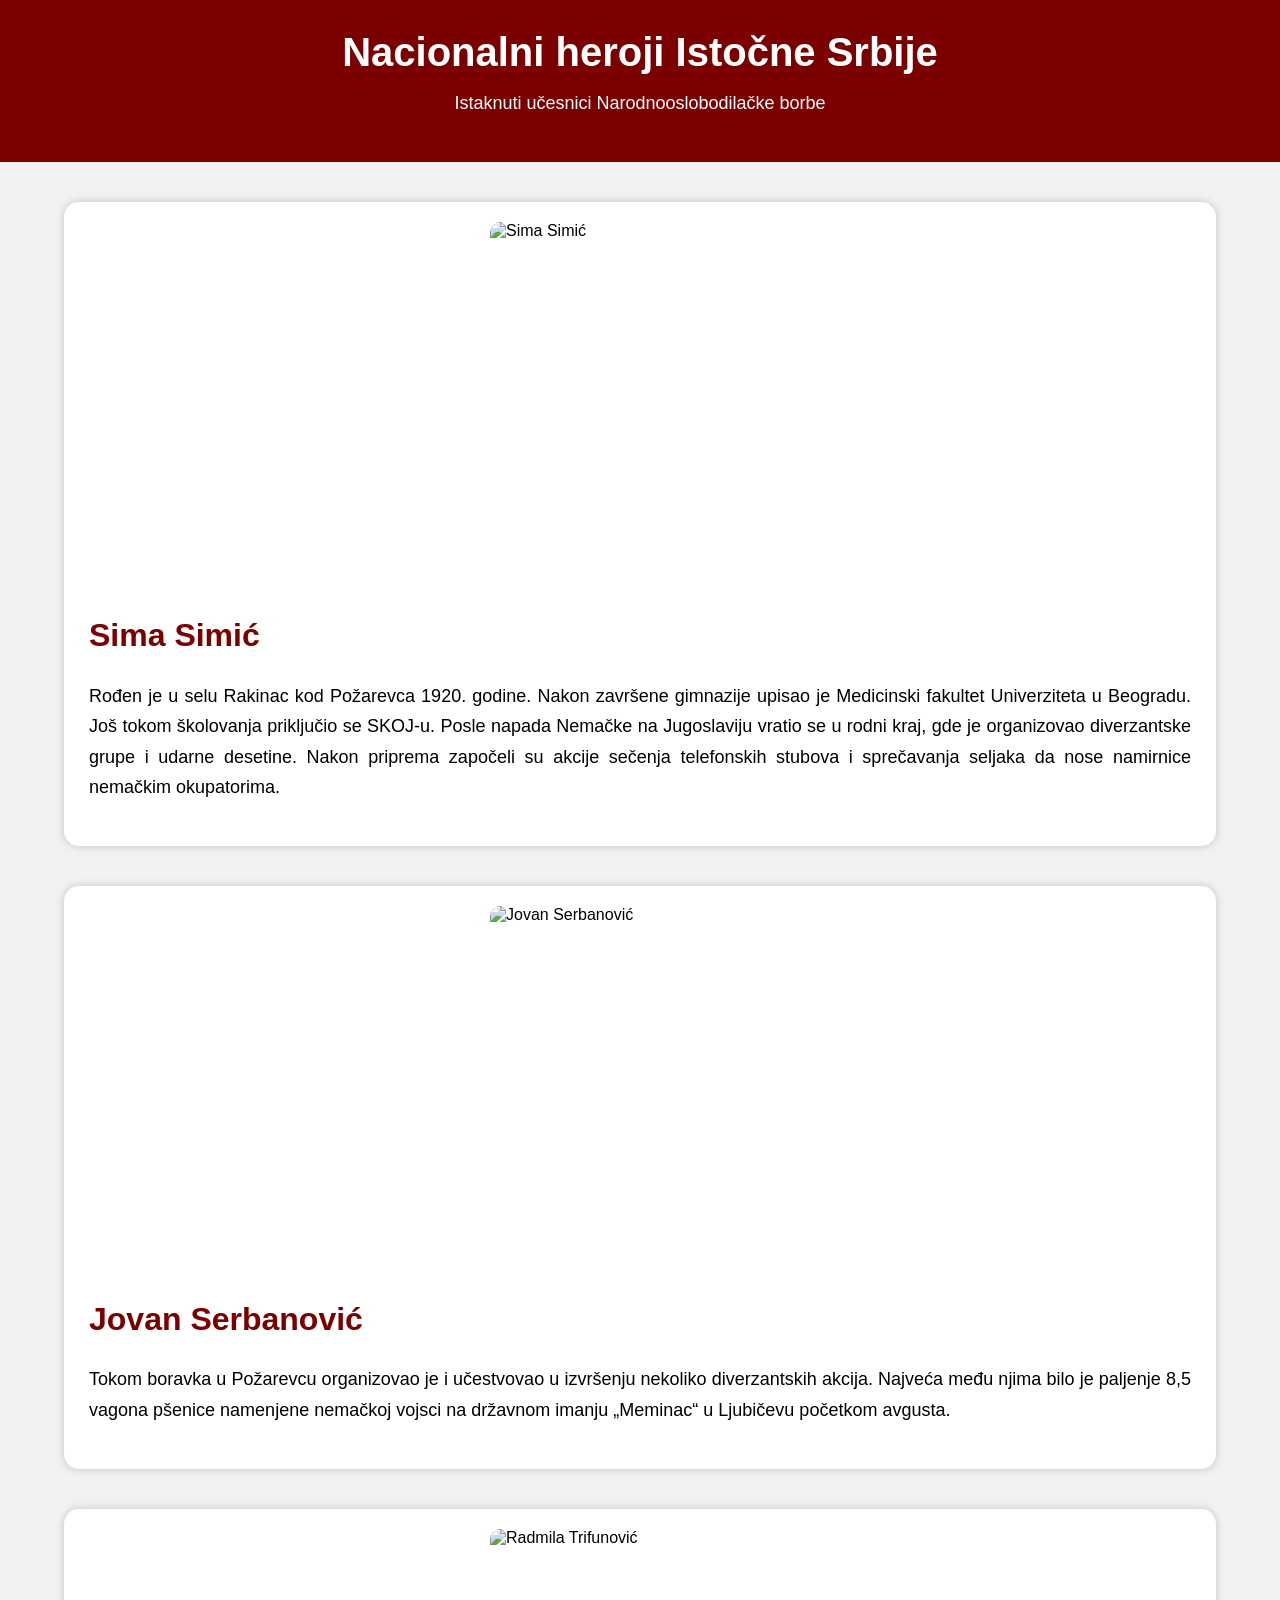
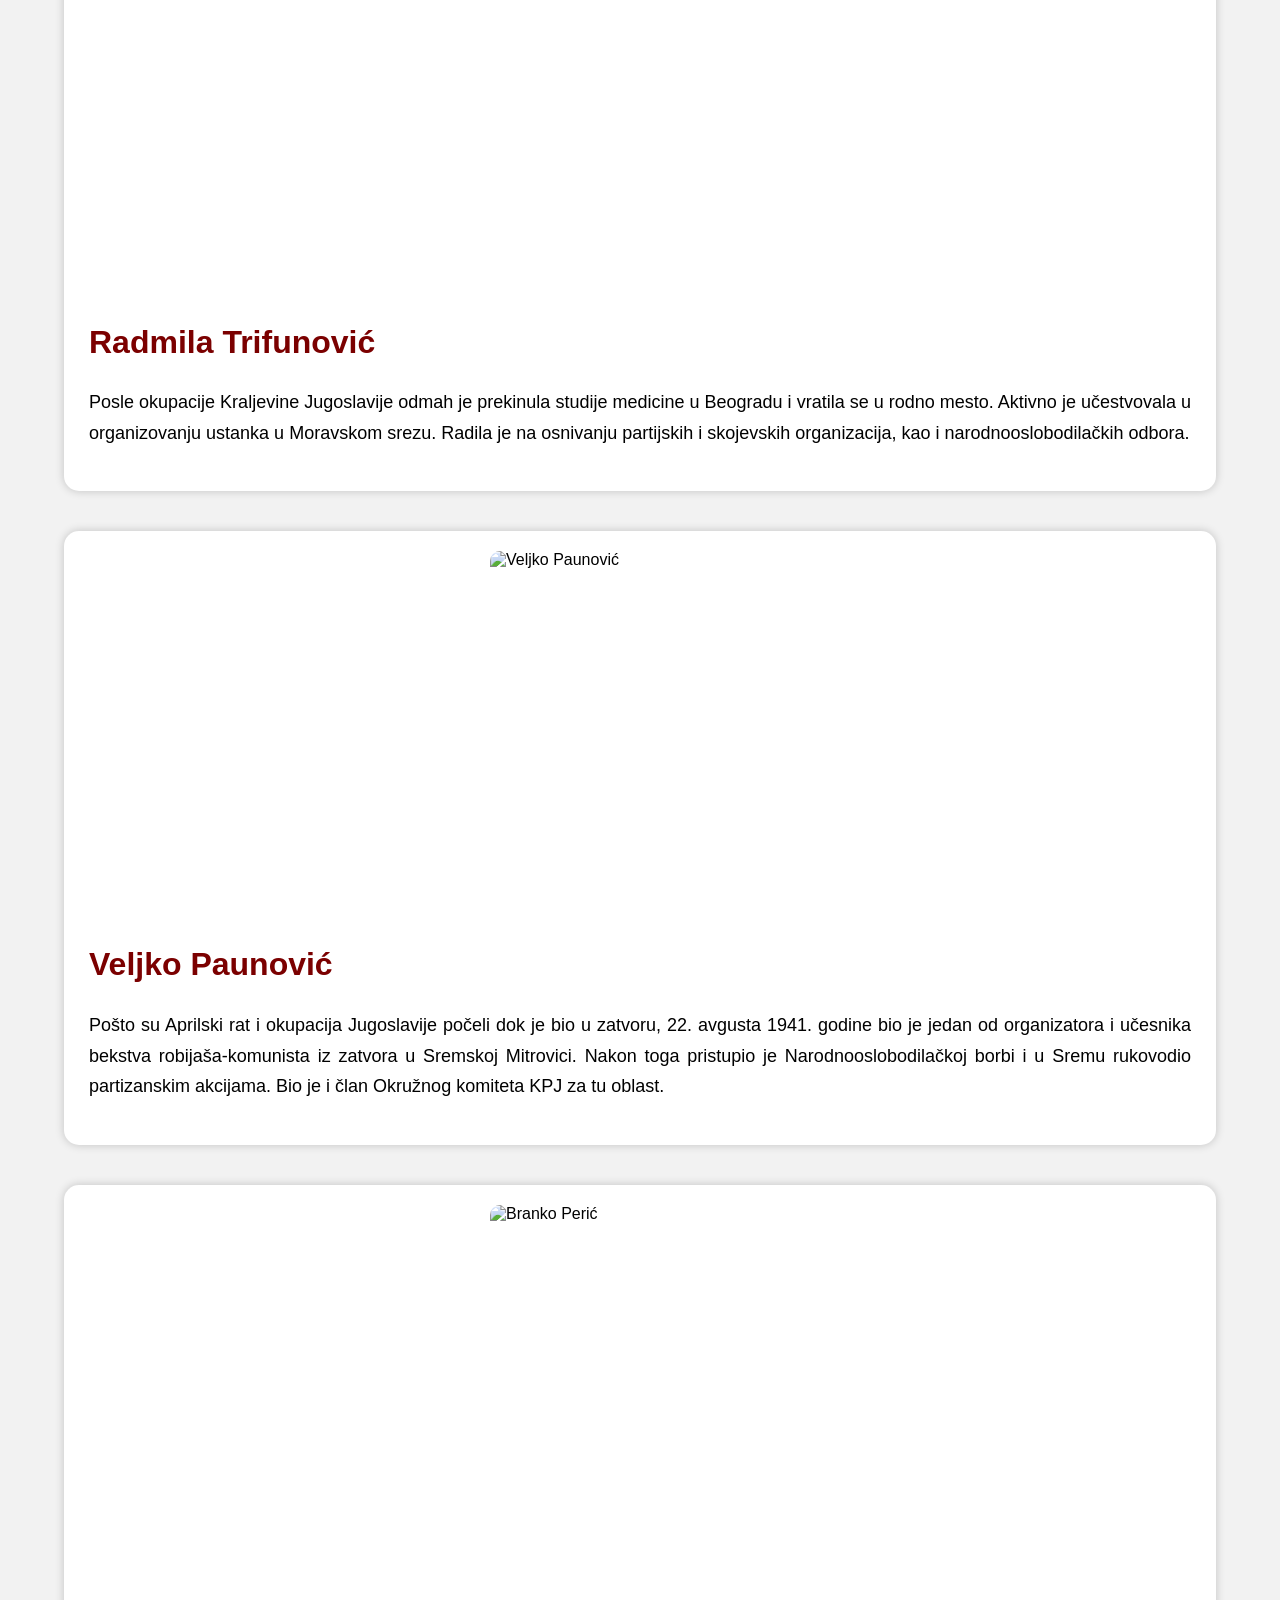
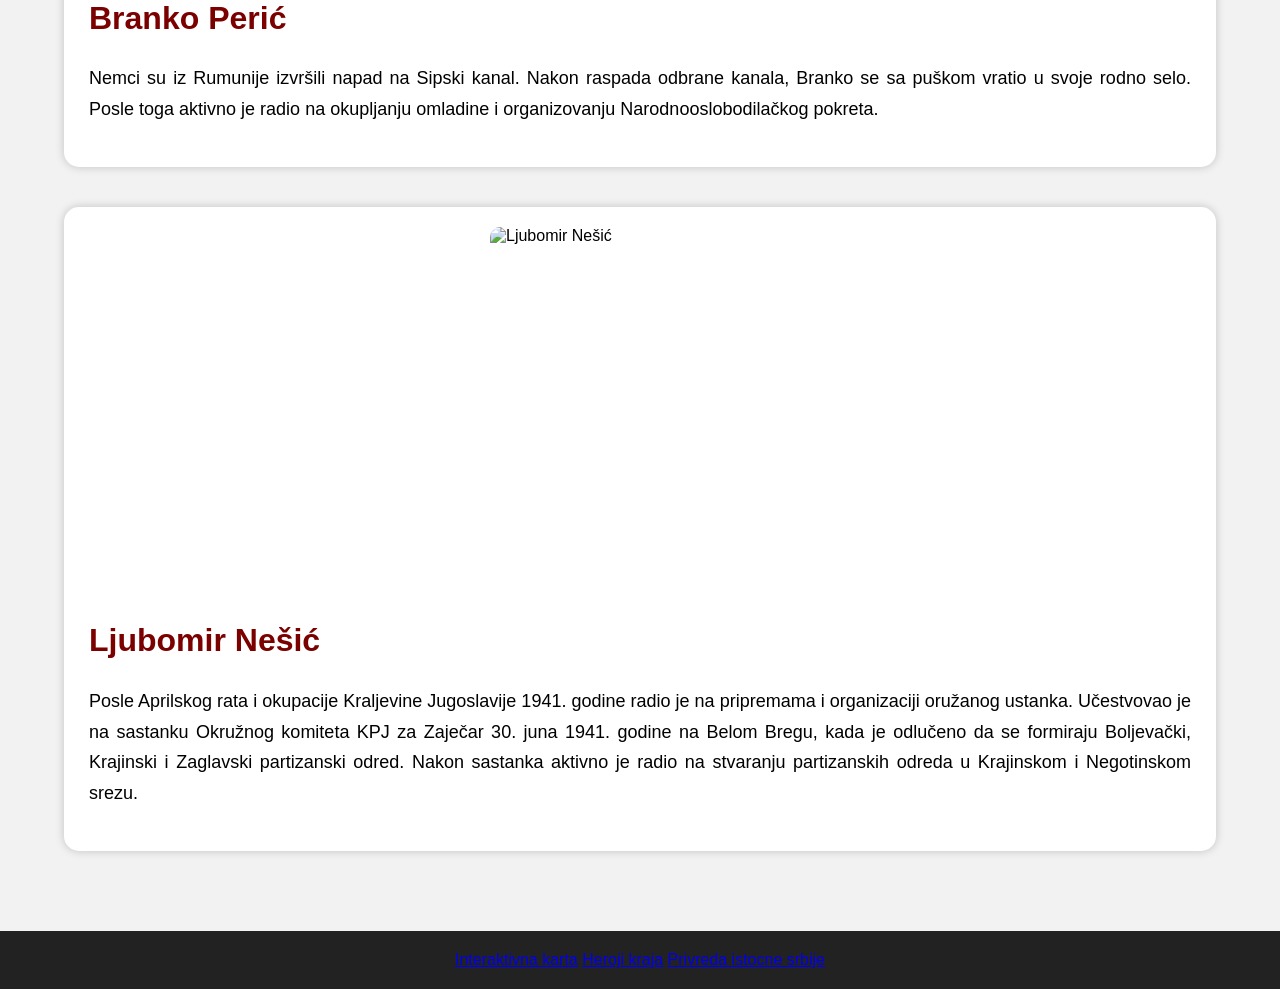
==== heroji.html @ 98e3cd66 "initial commit" ====
<!DOCTYPE html>
<html lang="sr">
<head>
    <meta charset="UTF-8">
    <meta name="viewport" content="width=device-width, initial-scale=1.0">
    <title>Nacionalni heroji Istočne Srbije</title>

    <style>

        body{
            margin:0;
            font-family: Arial, sans-serif;
            background-color:#f2f2f2;
        }

        header{
            background-color:#7b0000;
            color:white;
            text-align:center;
            padding:30px;
        }

        header h1{
            margin:0;
            font-size:40px;
        }

        header p{
            font-size:18px;
        }

        .container{
            width:90%;
            margin:auto;
            padding:40px 0;
        }

        .hero {
            background-color: white;
            margin-bottom: 40px;
            border-radius: 15px;
            overflow: hidden;
            box-shadow: 0 0 10px rgba(0,0,0,0.2);
        }

        .hero img{
    width:300px;
    height:350px;
    object-fit:cover;

    display:block;
    margin:20px auto;

    border-radius:10px;
}

        .hero-content{
            padding:25px;
        }

        .hero h2{
            color:#7b0000;
            margin-top:0;
            font-size:32px;
        }

        .hero p{
            font-size:18px;
            line-height:1.7;
            text-align:justify;
        }

        footer{
            background-color:#222;
            color:white;
            text-align:center;
            padding:20px;
        }

    </style>
</head>

<body>

<header>
    <h1>Nacionalni heroji Istočne Srbije</h1>
    <p>Istaknuti učesnici Narodnooslobodilačke borbe</p>
</header>

<div class="container">

    <!-- SIMA SIMIĆ -->
    <div class="hero">

        <!-- OVDE UBACI SLIKU -->
        <img src="https://upload.wikimedia.org/wikipedia/commons/b/b1/Sima_Simi%C4%87.jpg" alt="Sima Simić">

        <div class="hero-content">
            <h2>Sima Simić</h2>

            <p>
                Rođen je u selu Rakinac kod Požarevca 1920. godine.
                Nakon završene gimnazije upisao je Medicinski fakultet
                Univerziteta u Beogradu. Još tokom školovanja priključio se SKOJ-u.

                Posle napada Nemačke na Jugoslaviju vratio se u rodni kraj,
                gde je organizovao diverzantske grupe i udarne desetine.
                Nakon priprema započeli su akcije sečenja telefonskih stubova
                i sprečavanja seljaka da nose namirnice nemačkim okupatorima.
            </p>
        </div>
    </div>

    <!-- JOVAN ŠERBANOVIĆ -->
    <div class="hero">

        <!-- OVDE UBACI SLIKU -->
        <img src="https://upload.wikimedia.org/wikipedia/sr/1/1f/Jovan_Serbanovic.jpg" alt="Jovan Serbanović">

        <div class="hero-content">
            <h2>Jovan Serbanović</h2>

            <p>
                Tokom boravka u Požarevcu organizovao je i učestvovao
                u izvršenju nekoliko diverzantskih akcija.
                Najveća među njima bilo je paljenje 8,5 vagona pšenice
                namenjene nemačkoj vojsci na državnom imanju
                „Meminac“ u Ljubičevu početkom avgusta.
            </p>
        </div>
    </div>

    <!-- RADMILA TRIFUNOVIĆ -->
    <div class="hero">

        <!-- OVDE UBACI SLIKU -->
        <img src="https://upload.wikimedia.org/wikipedia/commons/4/4a/Trifunovic_Radmila.jpg" alt="Radmila Trifunović">

        <div class="hero-content">
            <h2>Radmila Trifunović</h2>

            <p>
                Posle okupacije Kraljevine Jugoslavije odmah je prekinula
                studije medicine u Beogradu i vratila se u rodno mesto.

                Aktivno je učestvovala u organizovanju ustanka
                u Moravskom srezu. Radila je na osnivanju partijskih
                i skojevskih organizacija, kao i narodnooslobodilačkih odbora.
            </p>
        </div>
    </div>

    <!-- VELJKO PAUNOVIĆ -->
    <div class="hero">

        <!-- OVDE UBACI SLIKU -->
        <img src="https://upload.wikimedia.org/wikipedia/commons/thumb/c/c6/Stanko_Paunovi%C4%87_Veljko_04.jpg/960px-Stanko_Paunovi%C4%87_Veljko_04.jpg" alt="Veljko Paunović">

        <div class="hero-content">
            <h2>Veljko Paunović</h2>

            <p>
                Pošto su Aprilski rat i okupacija Jugoslavije počeli
                dok je bio u zatvoru, 22. avgusta 1941. godine
                bio je jedan od organizatora i učesnika bekstva
                robijaša-komunista iz zatvora u Sremskoj Mitrovici.

                Nakon toga pristupio je Narodnooslobodilačkoj borbi
                i u Sremu rukovodio partizanskim akcijama.
                Bio je i član Okružnog komiteta KPJ za tu oblast.
            </p>
        </div>
    </div>

    <!-- BRANKO PERIĆ -->
    <div class="hero">

        <!-- OVDE UBACI SLIKU -->
        <img src="https://upload.wikimedia.org/wikipedia/commons/7/79/Branko_Peri%C4%87%2C_narodni_heroj.jpg" alt="Branko Perić">

        <div class="hero-content">
            <h2>Branko Perić</h2>

            <p>
                Nemci su iz Rumunije izvršili napad na Sipski kanal.
                Nakon raspada odbrane kanala, Branko se sa puškom
                vratio u svoje rodno selo.

                Posle toga aktivno je radio na okupljanju omladine
                i organizovanju Narodnooslobodilačkog pokreta.
            </p>
        </div>
    </div>

    <!-- LJUBOMIR NEŠIĆ -->
    <div class="hero">

        <!-- OVDE UBACI SLIKU -->
        <img src="https://upload.wikimedia.org/wikipedia/commons/thumb/b/b1/Ljubomir_Ljuba_Ne%C5%A1i%C4%87.jpg/960px-Ljubomir_Ljuba_Ne%C5%A1i%C4%87.jpg" alt="Ljubomir Nešić">

        <div class="hero-content">
            <h2>Ljubomir Nešić</h2>

            <p>
                Posle Aprilskog rata i okupacije Kraljevine Jugoslavije
                1941. godine radio je na pripremama i organizaciji
                oružanog ustanka.

                Učestvovao je na sastanku Okružnog komiteta KPJ za Zaječar
                30. juna 1941. godine na Belom Bregu,
                kada je odlučeno da se formiraju Boljevački,
                Krajinski i Zaglavski partizanski odred.

                Nakon sastanka aktivno je radio na stvaranju
                partizanskih odreda u Krajinskom i Negotinskom srezu.
            </p>
        </div>
    </div>

</div>

<footer>
   <a href="index.html">Interaktivna karta</a>     <a href="heroji.html">Heroji kraja</a>     <a href="privreda.html">Privreda istocne srbije</a> 
</footer>

</body>
</html>
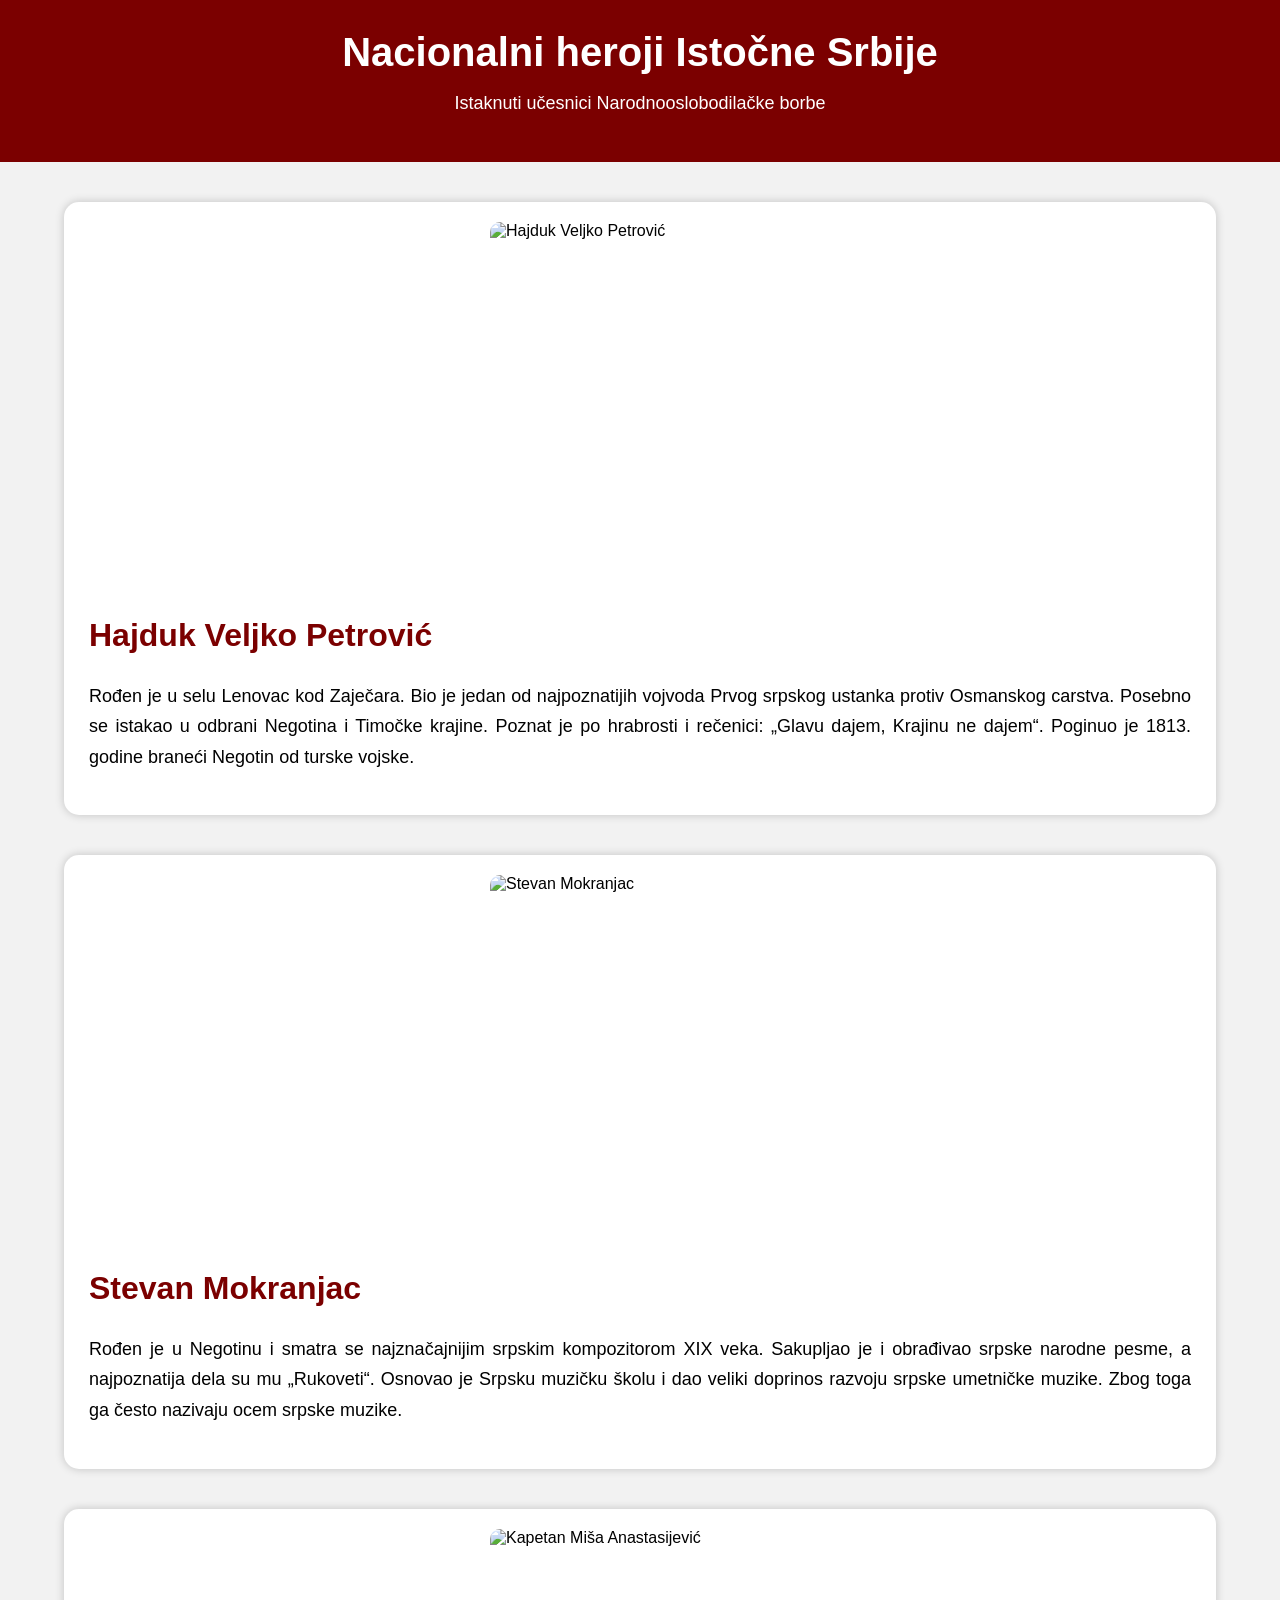
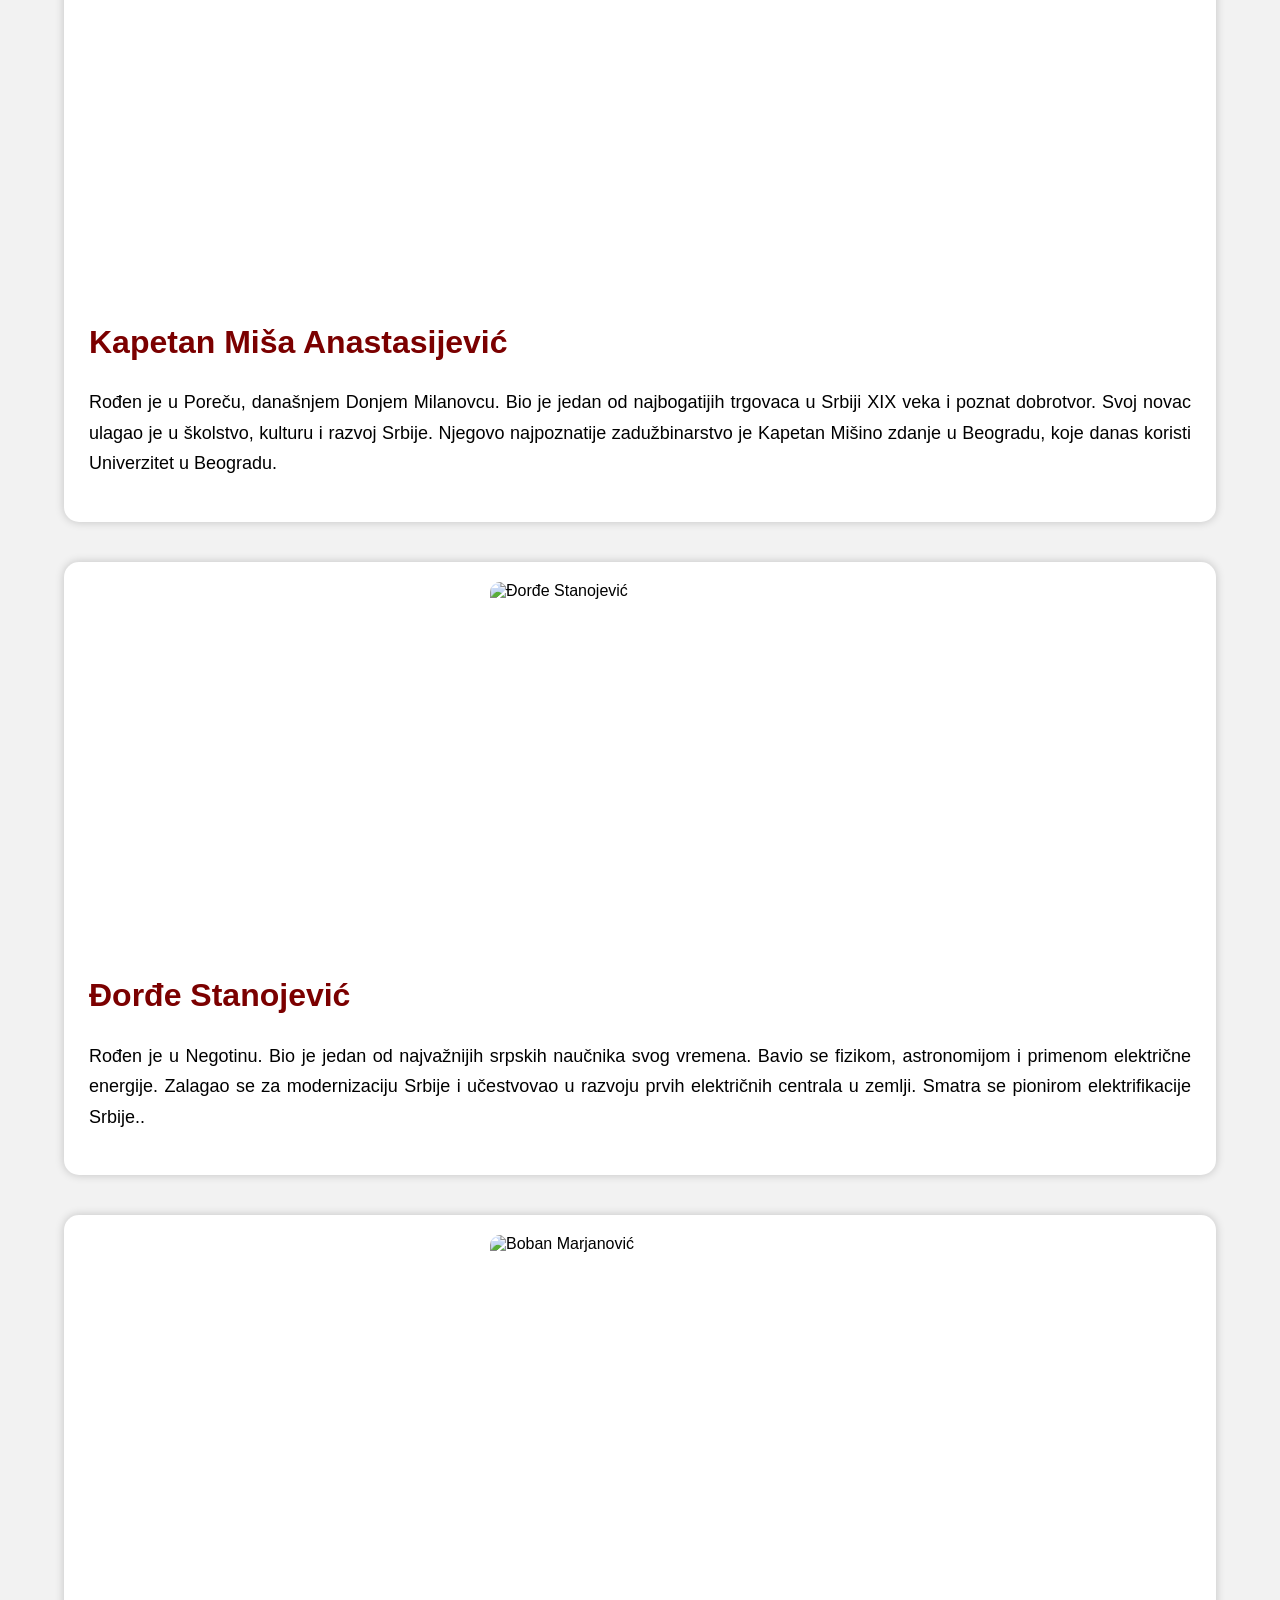
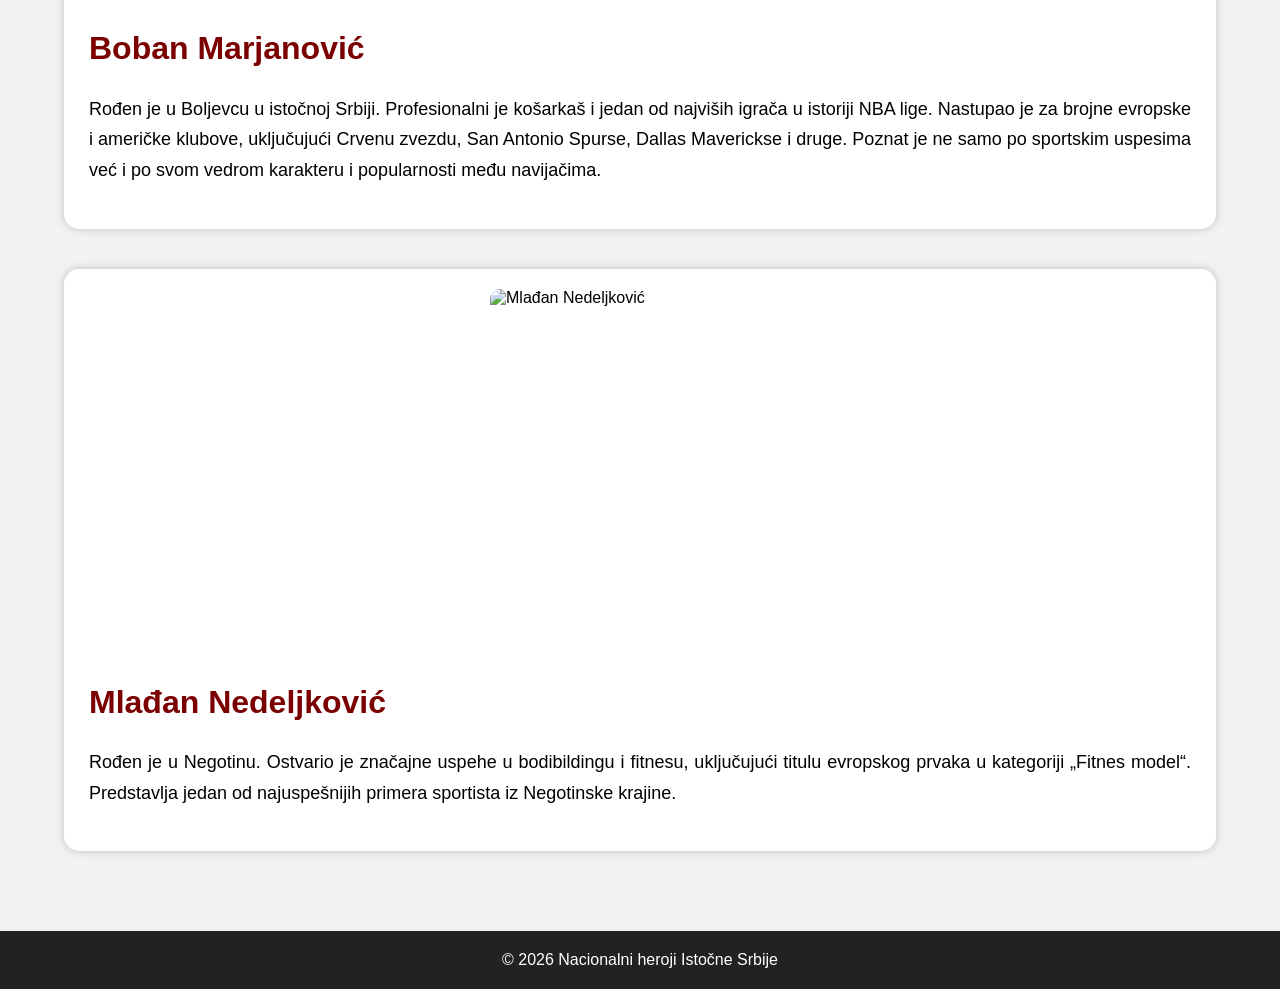
==== commit 2d801430: "Pravi heroji" ====
--- a/heroji.html
+++ b/heroji.html
@@ -1,227 +1,188 @@
-<!DOCTYPE html>
-<html lang="sr">
-<head>
-    <meta charset="UTF-8">
-    <meta name="viewport" content="width=device-width, initial-scale=1.0">
-    <title>Nacionalni heroji Istočne Srbije</title>
-
-    <style>
-
-        body{
-            margin:0;
-            font-family: Arial, sans-serif;
-            background-color:#f2f2f2;
-        }
-
-        header{
-            background-color:#7b0000;
-            color:white;
-            text-align:center;
-            padding:30px;
-        }
-
-        header h1{
-            margin:0;
-            font-size:40px;
-        }
-
-        header p{
-            font-size:18px;
-        }
-
-        .container{
-            width:90%;
-            margin:auto;
-            padding:40px 0;
-        }
-
-        .hero {
-            background-color: white;
-            margin-bottom: 40px;
-            border-radius: 15px;
-            overflow: hidden;
-            box-shadow: 0 0 10px rgba(0,0,0,0.2);
-        }
-
-        .hero img{
-    width:300px;
-    height:350px;
-    object-fit:cover;
-
-    display:block;
-    margin:20px auto;
-
-    border-radius:10px;
-}
-
-        .hero-content{
-            padding:25px;
-        }
-
-        .hero h2{
-            color:#7b0000;
-            margin-top:0;
-            font-size:32px;
-        }
-
-        .hero p{
-            font-size:18px;
-            line-height:1.7;
-            text-align:justify;
-        }
-
-        footer{
-            background-color:#222;
-            color:white;
-            text-align:center;
-            padding:20px;
-        }
-
-    </style>
-</head>
-
-<body>
-
-<header>
-    <h1>Nacionalni heroji Istočne Srbije</h1>
-    <p>Istaknuti učesnici Narodnooslobodilačke borbe</p>
-</header>
-
-<div class="container">
-
-    <!-- SIMA SIMIĆ -->
-    <div class="hero">
-
-        <!-- OVDE UBACI SLIKU -->
-        <img src="https://upload.wikimedia.org/wikipedia/commons/b/b1/Sima_Simi%C4%87.jpg" alt="Sima Simić">
-
-        <div class="hero-content">
-            <h2>Sima Simić</h2>
-
-            <p>
-                Rođen je u selu Rakinac kod Požarevca 1920. godine.
-                Nakon završene gimnazije upisao je Medicinski fakultet
-                Univerziteta u Beogradu. Još tokom školovanja priključio se SKOJ-u.
-
-                Posle napada Nemačke na Jugoslaviju vratio se u rodni kraj,
-                gde je organizovao diverzantske grupe i udarne desetine.
-                Nakon priprema započeli su akcije sečenja telefonskih stubova
-                i sprečavanja seljaka da nose namirnice nemačkim okupatorima.
-            </p>
-        </div>
-    </div>
-
-    <!-- JOVAN ŠERBANOVIĆ -->
-    <div class="hero">
-
-        <!-- OVDE UBACI SLIKU -->
-        <img src="https://upload.wikimedia.org/wikipedia/sr/1/1f/Jovan_Serbanovic.jpg" alt="Jovan Serbanović">
-
-        <div class="hero-content">
-            <h2>Jovan Serbanović</h2>
-
-            <p>
-                Tokom boravka u Požarevcu organizovao je i učestvovao
-                u izvršenju nekoliko diverzantskih akcija.
-                Najveća među njima bilo je paljenje 8,5 vagona pšenice
-                namenjene nemačkoj vojsci na državnom imanju
-                „Meminac“ u Ljubičevu početkom avgusta.
-            </p>
-        </div>
-    </div>
-
-    <!-- RADMILA TRIFUNOVIĆ -->
-    <div class="hero">
-
-        <!-- OVDE UBACI SLIKU -->
-        <img src="https://upload.wikimedia.org/wikipedia/commons/4/4a/Trifunovic_Radmila.jpg" alt="Radmila Trifunović">
-
-        <div class="hero-content">
-            <h2>Radmila Trifunović</h2>
-
-            <p>
-                Posle okupacije Kraljevine Jugoslavije odmah je prekinula
-                studije medicine u Beogradu i vratila se u rodno mesto.
-
-                Aktivno je učestvovala u organizovanju ustanka
-                u Moravskom srezu. Radila je na osnivanju partijskih
-                i skojevskih organizacija, kao i narodnooslobodilačkih odbora.
-            </p>
-        </div>
-    </div>
-
-    <!-- VELJKO PAUNOVIĆ -->
-    <div class="hero">
-
-        <!-- OVDE UBACI SLIKU -->
-        <img src="https://upload.wikimedia.org/wikipedia/commons/thumb/c/c6/Stanko_Paunovi%C4%87_Veljko_04.jpg/960px-Stanko_Paunovi%C4%87_Veljko_04.jpg" alt="Veljko Paunović">
-
-        <div class="hero-content">
-            <h2>Veljko Paunović</h2>
-
-            <p>
-                Pošto su Aprilski rat i okupacija Jugoslavije počeli
-                dok je bio u zatvoru, 22. avgusta 1941. godine
-                bio je jedan od organizatora i učesnika bekstva
-                robijaša-komunista iz zatvora u Sremskoj Mitrovici.
-
-                Nakon toga pristupio je Narodnooslobodilačkoj borbi
-                i u Sremu rukovodio partizanskim akcijama.
-                Bio je i član Okružnog komiteta KPJ za tu oblast.
-            </p>
-        </div>
-    </div>
-
-    <!-- BRANKO PERIĆ -->
-    <div class="hero">
-
-        <!-- OVDE UBACI SLIKU -->
-        <img src="https://upload.wikimedia.org/wikipedia/commons/7/79/Branko_Peri%C4%87%2C_narodni_heroj.jpg" alt="Branko Perić">
-
-        <div class="hero-content">
-            <h2>Branko Perić</h2>
-
-            <p>
-                Nemci su iz Rumunije izvršili napad na Sipski kanal.
-                Nakon raspada odbrane kanala, Branko se sa puškom
-                vratio u svoje rodno selo.
-
-                Posle toga aktivno je radio na okupljanju omladine
-                i organizovanju Narodnooslobodilačkog pokreta.
-            </p>
-        </div>
-    </div>
-
-    <!-- LJUBOMIR NEŠIĆ -->
-    <div class="hero">
-
-        <!-- OVDE UBACI SLIKU -->
-        <img src="https://upload.wikimedia.org/wikipedia/commons/thumb/b/b1/Ljubomir_Ljuba_Ne%C5%A1i%C4%87.jpg/960px-Ljubomir_Ljuba_Ne%C5%A1i%C4%87.jpg" alt="Ljubomir Nešić">
-
-        <div class="hero-content">
-            <h2>Ljubomir Nešić</h2>
-
-            <p>
-                Posle Aprilskog rata i okupacije Kraljevine Jugoslavije
-                1941. godine radio je na pripremama i organizaciji
-                oružanog ustanka.
-
-                Učestvovao je na sastanku Okružnog komiteta KPJ za Zaječar
-                30. juna 1941. godine na Belom Bregu,
-                kada je odlučeno da se formiraju Boljevački,
-                Krajinski i Zaglavski partizanski odred.
-
-                Nakon sastanka aktivno je radio na stvaranju
-                partizanskih odreda u Krajinskom i Negotinskom srezu.
-            </p>
-        </div>
-    </div>
-
-</div>
-
-<footer>
-   <a href="index.html">Interaktivna karta</a>     <a href="heroji.html">Heroji kraja</a>     <a href="privreda.html">Privreda istocne srbije</a> 
-</footer>
-
-</body>
+<!DOCTYPE html>
+<html lang="sr">
+<head>
+    <meta charset="UTF-8">
+    <meta name="viewport" content="width=device-width, initial-scale=1.0">
+    <title>Nacionalni heroji Istočne Srbije</title>
+
+    <style>
+
+        body{
+            margin:0;
+            font-family: Arial, sans-serif;
+            background-color:#f2f2f2;
+        }
+
+        header{
+            background-color:#7b0000;
+            color:white;
+            text-align:center;
+            padding:30px;
+        }
+
+        header h1{
+            margin:0;
+            font-size:40px;
+        }
+
+        header p{
+            font-size:18px;
+        }
+
+        .container{
+            width:90%;
+            margin:auto;
+            padding:40px 0;
+        }
+
+        .hero {
+            background-color: white;
+            margin-bottom: 40px;
+            border-radius: 15px;
+            overflow: hidden;
+            box-shadow: 0 0 10px rgba(0,0,0,0.2);
+        }
+
+        .hero img{
+    width:300px;
+    height:350px;
+    object-fit:cover;
+
+    display:block;
+    margin:20px auto;
+
+    border-radius:10px;
+}
+
+        .hero-content{
+            padding:25px;
+        }
+
+        .hero h2{
+            color:#7b0000;
+            margin-top:0;
+            font-size:32px;
+        }
+
+        .hero p{
+            font-size:18px;
+            line-height:1.7;
+            text-align:justify;
+        }
+
+        footer{
+            background-color:#222;
+            color:white;
+            text-align:center;
+            padding:20px;
+        }
+
+    </style>
+</head>
+
+<body>
+
+<header>
+    <h1>Nacionalni heroji Istočne Srbije</h1>
+    <p>Istaknuti učesnici Narodnooslobodilačke borbe</p>
+</header>
+
+<div class="container">
+
+    <!-- Hajduk Veljko Petrović -->
+    <div class="hero">
+
+        <!-- OVDE UBACI SLIKU -->
+        <img src="https://upload.wikimedia.org/wikipedia/commons/6/6b/Hajduk_Veljko%2C_portrait.jpg" alt="Hajduk Veljko Petrović">
+
+        <div class="hero-content">
+            <h2>Hajduk Veljko Petrović</h2>
+
+            <p>
+                Rođen je u selu Lenovac kod Zaječara. Bio je jedan od najpoznatijih vojvoda Prvog srpskog ustanka protiv Osmanskog carstva. Posebno se istakao u odbrani Negotina i Timočke krajine. Poznat je po hrabrosti i rečenici: „Glavu dajem, Krajinu ne dajem“. Poginuo je 1813. godine braneći Negotin od turske vojske.            </p>
+        </div>
+    </div>
+
+    <!-- Stevan Mokranjac -->
+    <div class="hero">
+
+        <!-- OVDE UBACI SLIKU -->
+        <img src="https://serbia.com/wp-content/uploads/2015/12/stevan-stojanovic-mokranjac1-e1449845173880.jpg" alt="Stevan Mokranjac">
+
+        <div class="hero-content">
+            <h2>Stevan Mokranjac</h2>
+
+            <p>
+		Rođen je u Negotinu i smatra se najznačajnijim srpskim kompozitorom XIX veka. Sakupljao je i obrađivao srpske narodne pesme, a najpoznatija dela su mu „Rukoveti“. Osnovao je Srpsku muzičku školu i dao veliki doprinos razvoju srpske umetničke muzike. Zbog toga ga često nazivaju ocem srpske muzike.
+            </p>
+        </div>
+    </div>
+
+    <!-- Kapetan Miša Anastasijević -->
+    <div class="hero">
+
+        <!-- OVDE UBACI SLIKU -->
+        <img src="https://avatars.mds.yandex.net/get-entity_search/2102351/1186136822/S600xU_2x" alt="Kapetan Miša Anastasijević">
+
+        <div class="hero-content">
+            <h2>Kapetan Miša Anastasijević</h2>
+
+            <p>
+                Rođen je u Poreču, današnjem Donjem Milanovcu. Bio je jedan od najbogatijih trgovaca u Srbiji XIX veka i poznat dobrotvor. Svoj novac ulagao je u školstvo, kulturu i razvoj Srbije. Njegovo najpoznatije zadužbinarstvo je Kapetan Mišino zdanje u Beogradu, koje danas koristi Univerzitet u Beogradu.
+            </p>
+        </div>
+    </div>
+
+    <!-- Đorđe Stanojević -->
+    <div class="hero">
+
+        <!-- OVDE UBACI SLIKU -->
+        <img src="https://upload.wikimedia.org/wikipedia/commons/e/e7/%C4%90or%C4%91e_Stanojevi%C4%87_by_Borivoje_Radenkovi%C4%87%2C_University_of_Belgrade.jpg" alt="Đorđe Stanojević">
+
+        <div class="hero-content">
+            <h2>Đorđe Stanojević</h2>
+
+            <p>
+                Rođen je u Negotinu. Bio je jedan od najvažnijih srpskih naučnika svog vremena. Bavio se fizikom, astronomijom i primenom električne energije. Zalagao se za modernizaciju Srbije i učestvovao u razvoju prvih električnih centrala u zemlji. Smatra se pionirom elektrifikacije Srbije..
+            </p>
+        </div>
+    </div>
+
+    <!-- Boban Marjanović -->
+    <div class="hero">
+
+        <!-- OVDE UBACI SLIKU -->
+        <img src="https://avatars.mds.yandex.net/i?id=63db7afc1032188a68a149682d6534da_l-5646019-images-thumbs&n=13" alt="Boban Marjanović">
+
+        <div class="hero-content">
+            <h2>Boban Marjanović</h2>
+
+            <p>
+               Rođen je u Boljevcu u istočnoj Srbiji. Profesionalni je košarkaš i jedan od najviših igrača u istoriji NBA lige. Nastupao je za brojne evropske i američke klubove, uključujući Crvenu zvezdu, San Antonio Spurse, Dallas Maverickse i druge. Poznat je ne samo po sportskim uspesima već i po svom vedrom karakteru i popularnosti među navijačima.
+            </p>
+        </div>
+    </div>
+
+    <!-- Mlađan Nedeljković -->
+    <div class="hero">
+
+        <!-- OVDE UBACI SLIKU -->
+        <img src="https://www.n-tv.de/img/30121398/1765276363/Img_16_9/1200/Milan-Nedeljkovic-Vorstandsmitglied-BMW-AG-Produktion-nimmt-im-Stammwerk-an-einer-Pressekonferenz-teil.jpg" alt="Mlađan Nedeljković">
+
+        <div class="hero-content">
+            <h2>Mlađan Nedeljković</h2>
+
+            <p>
+                Rođen je u Negotinu. Ostvario je značajne uspehe u bodibildingu i fitnesu, uključujući titulu evropskog prvaka u kategoriji „Fitnes model“. Predstavlja jedan od najuspešnijih primera sportista iz Negotinske krajine.
+            </p>
+        </div>
+    </div>
+
+</div>
+
+<footer>
+    © 2026 Nacionalni heroji Istočne Srbije
+</footer>
+
+</body>
 </html>
